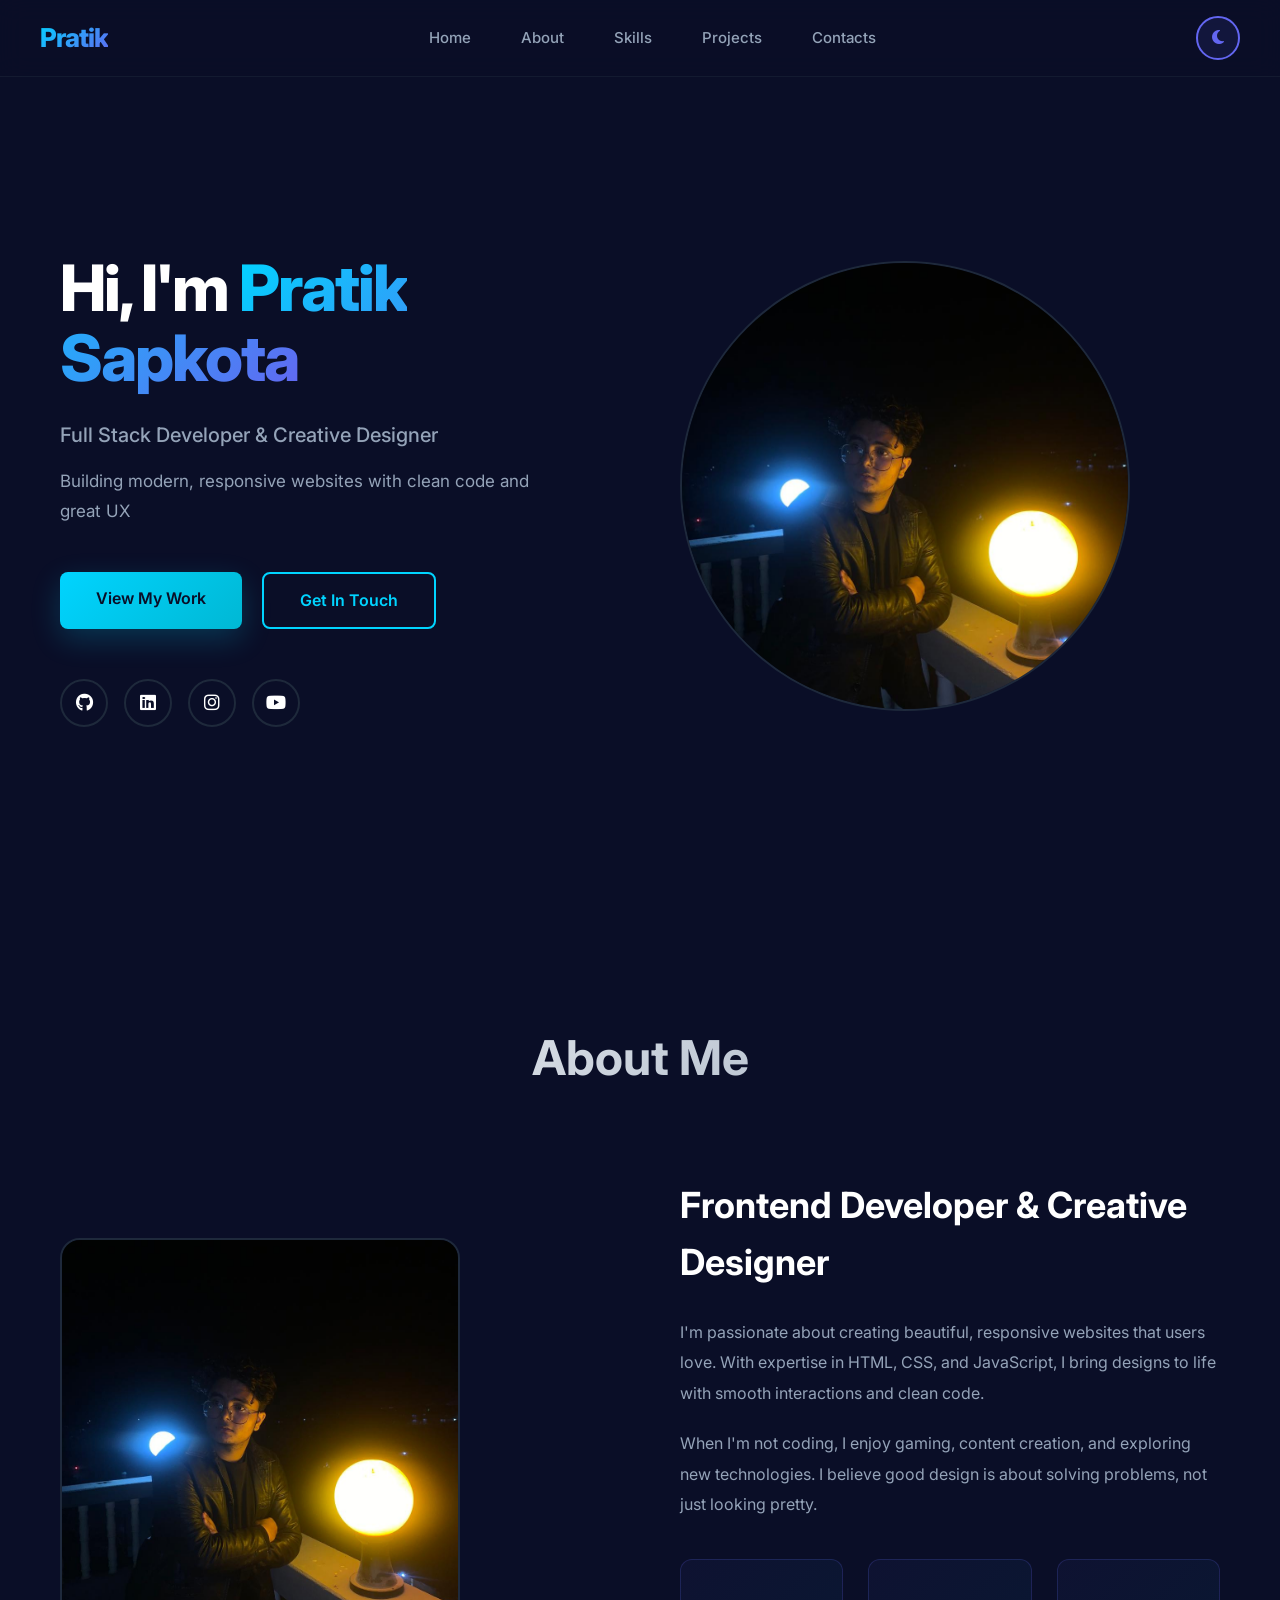
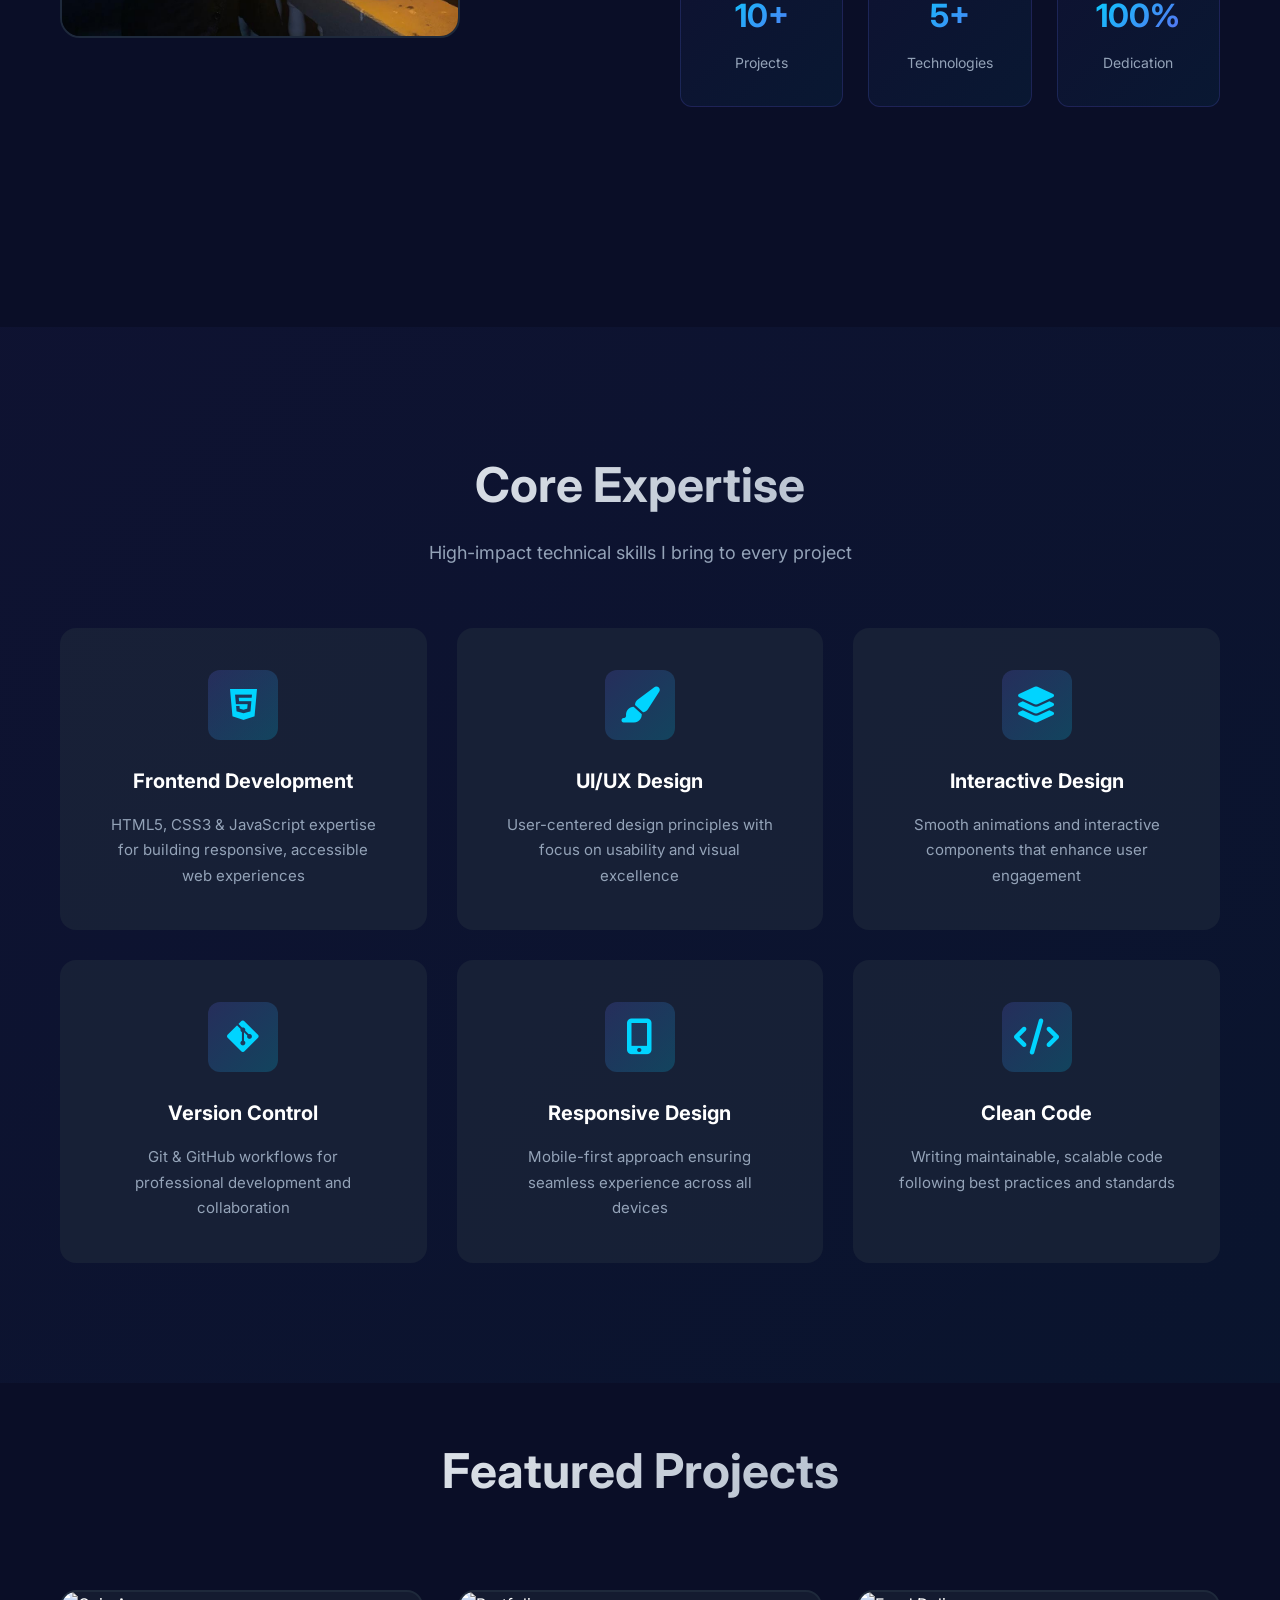
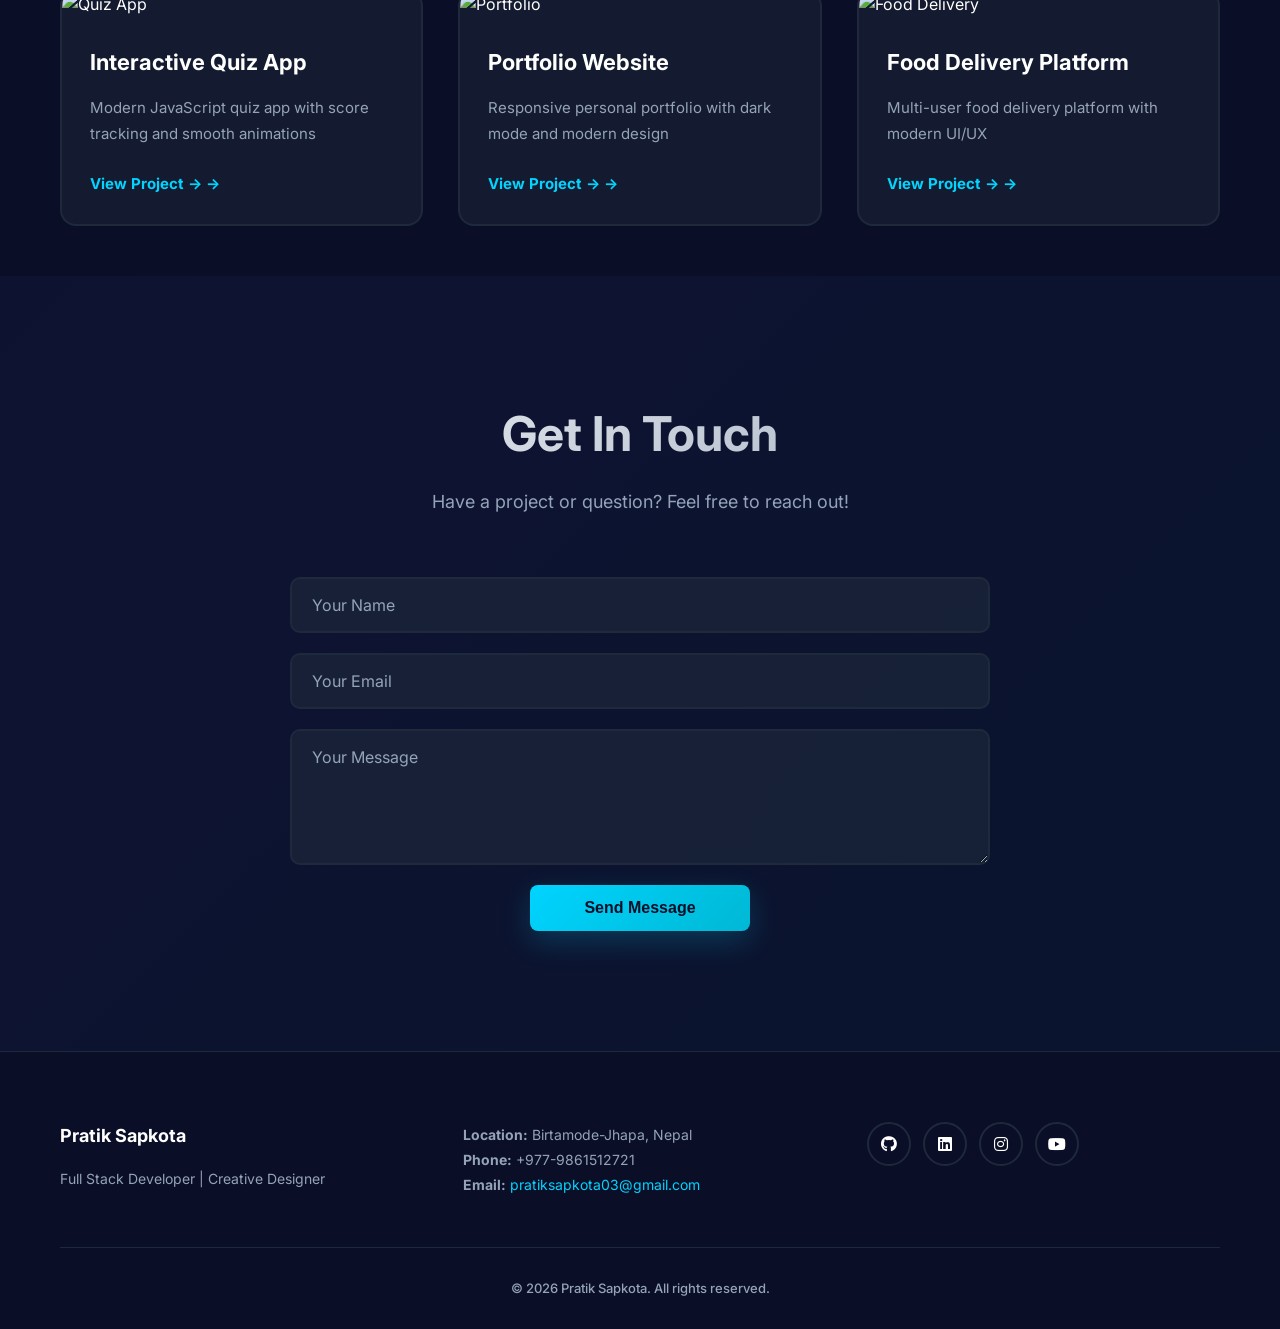
==== index.html @ 82a3dc97 "FilesLocationChanged" ====
<!DOCTYPE html>
<html lang="en">

<head>
    <meta charset="UTF-8" />
    <meta name="viewport" content="width=device-width, initial-scale=1.0" />
    <title>Pratik Sapkota - Full Stack Developer</title>
    <link rel="preconnect" href="https://fonts.googleapis.com" />
    <link rel="preconnect" href="https://fonts.gstatic.com" crossorigin />
    <link href="https://fonts.googleapis.com/css2?family=Inter:wght@300;400;500;600;700&display=swap"
        rel="stylesheet" />
    <link rel="stylesheet" href="https://cdnjs.cloudflare.com/ajax/libs/font-awesome/6.5.2/css/all.min.css" />
    <link rel="stylesheet" href="main.css" />
</head>

<body>
    <nav class="navbar">
        <div class="container nav-flex">
            <div class="logo">Pratik</div>
            <button class="menu-toggle" id="menuToggle">
                <span></span>
                <span></span>
                <span></span>
            </button>
            <ul class="nav-menu" id="navMenu">
                <li><a href="#home">Home</a></li>
                <li><a href="#about">About</a></li>
                <li><a href="#skills">Skills</a></li>
                <li><a href="#projects">Projects</a></li>
                <li><a href="#contact">Contacts</a></li>
            </ul>
            <button class="theme-btn" id="themeBtn">
                <i class="fas fa-moon"></i>
            </button>
        </div>
    </nav>

    <section id="home" class="hero">
        <div class="container">
            <div class="hero-content">
                <h1 class="hero-title">Hi, I'm <span class="typing"></span></h1>
                <p class="hero-subtitle">Full Stack Developer & Creative Designer</p>
                <p class="hero-desc">Building modern, responsive websites with clean code and great UX</p>
                <div class="hero-buttons">
                    <a href="#projects" class="btn btn-primary">View My Work</a>
                    <a href="#contact" class="btn btn-secondary">Get In Touch</a>
                </div>
                <div class="social-links">
                    <a href="https://github.com/alishxetry" target="_blank"><i class="fab fa-github"></i></a>
                    <a href="https://www.linkedin.com/in/pratik-sapkota-087529395/" target="_blank"><i
                            class="fab fa-linkedin"></i></a>
                    <a href="https://www.instagram.com/pratik_sapk0ta/" target="_blank"><i
                            class="fab fa-instagram"></i></a>
                    <a href="https://www.youtube.com/@ThePratikPlay" target="_blank"><i class="fab fa-youtube"></i></a>
                </div>
            </div>
            <div class="hero-image">
                <img src="assets/Profile.jpeg" alt="Pratik Sapkota" />
            </div>
        </div>
    </section>

    <section id="about" class="about">
        <div class="container">
            <h2 class="section-heading">About Me</h2>
            <div class="about-content">
                <div class="about-image">
                    <img src="assets/Profile.jpeg" alt="Pratik" class="main-img default-img" />
                    <img src="assets/mirror.jpeg" alt="Pratik Hover" class="main-img hover-img" />
                </div>

                <div class="about-text">
                    <h3>Frontend Developer & Creative Designer</h3>
                    <p>I'm passionate about creating beautiful, responsive websites that users love. With expertise in
                        HTML, CSS, and JavaScript, I bring designs to life with smooth interactions and clean code.</p>
                    <p>When I'm not coding, I enjoy gaming, content creation, and exploring new technologies. I believe
                        good design is about solving problems, not just looking pretty.</p>
                    <div class="stats">
                        <div class="stat">
                            <h4>10+</h4>
                            <p>Projects</p>
                        </div>
                        <div class="stat">
                            <h4>5+</h4>
                            <p>Technologies</p>
                        </div>
                        <div class="stat">
                            <h4>100%</h4>
                            <p>Dedication</p>
                        </div>
                    </div>
                </div>
            </div>
        </div>
    </section>

    <section id="skills" class="skills">
        <div class="container">
            <h2 class="section-heading">Core Expertise</h2>
            <p class="section-subtitle">High-impact technical skills I bring to every project</p>
            <div class="skills-grid">
                <div class="skill-item">
                    <div class="skill-icon">
                        <i class="fab fa-html5"></i>
                    </div>
                    <h4>Frontend Development</h4>
                    <p>HTML5, CSS3 & JavaScript expertise for building responsive, accessible web experiences</p>
                </div>
                <div class="skill-item">
                    <div class="skill-icon">
                        <i class="fas fa-paint-brush"></i>
                    </div>
                    <h4>UI/UX Design</h4>
                    <p>User-centered design principles with focus on usability and visual excellence</p>
                </div>
                <div class="skill-item">
                    <div class="skill-icon">
                        <i class="fas fa-layer-group"></i>
                    </div>
                    <h4>Interactive Design</h4>
                    <p>Smooth animations and interactive components that enhance user engagement</p>
                </div>
                <div class="skill-item">
                    <div class="skill-icon">
                        <i class="fab fa-git-alt"></i>
                    </div>
                    <h4>Version Control</h4>
                    <p>Git & GitHub workflows for professional development and collaboration</p>
                </div>
                <div class="skill-item">
                    <div class="skill-icon">
                        <i class="fas fa-mobile-alt"></i>
                    </div>
                    <h4>Responsive Design</h4>
                    <p>Mobile-first approach ensuring seamless experience across all devices</p>
                </div>
                <div class="skill-item">
                    <div class="skill-icon">
                        <i class="fas fa-code"></i>
                    </div>
                    <h4>Clean Code</h4>
                    <p>Writing maintainable, scalable code following best practices and standards</p>
                </div>
            </div>
        </div>
    </section>

    <section id="projects" class="projects">
        <div class="container">
            <h2 class="section-heading">Featured Projects</h2>
            <div class="projects-grid">
                <div class="project-card">
                    <img src="https://images.unsplash.com/photo-1516321318423-f06f85e504b3?q=80&w=500" alt="Quiz App" />
                    <h3>Interactive Quiz App</h3>
                    <p>Modern JavaScript quiz app with score tracking and smooth animations</p>
                    <a href="#" class="link">View Project →</a>
                </div>
                <div class="project-card">
                    <img src="https://images.unsplash.com/photo-1498050108023-c5249f4df085?q=80&w=500"
                        alt="Portfolio" />
                    <h3>Portfolio Website</h3>
                    <p>Responsive personal portfolio with dark mode and modern design</p>
                    <a href="#" class="link">View Project →</a>
                </div>
                <div class="project-card">
                    <img src="https://images.unsplash.com/photo-1526367790999-0150786686a2?q=80&w=500"
                        alt="Food Delivery" />
                    <h3>Food Delivery Platform</h3>
                    <p>Multi-user food delivery platform with modern UI/UX</p>
                    <a href="#" class="link">View Project →</a>
                </div>
            </div>
        </div>
    </section>

    <section id="contact" class="contact">
        <div class="container">
            <h2 class="section-heading" >Get In Touch</h2>
            <p class="contact-intro">Have a project or question? Feel free to reach out!</p>
            <form class="contact-form" id="contactForm">
                <input type="text" placeholder="Your Name" required />
                <input type="email" placeholder="Your Email" required />
                <textarea rows="5" placeholder="Your Message" required></textarea>
                <button type="submit" class="btn btn-primary">Send Message</button>
            </form>
        </div>
    </section>

    <footer class="footer">
        <div class="container">
            <div class="footer-content">
                <div>
                    <h4>Pratik Sapkota</h4>
                    <p>Full Stack Developer | Creative Designer</p>
                </div>
                <div class="footer-info">
                    <p><strong>Location:</strong> Birtamode-Jhapa, Nepal</p>
                    <p><strong>Phone:</strong> +977-9861512721</p>
                    <p><strong>Email:</strong> <a href="mailto:pratiksapkota03@gmail.com">pratiksapkota03@gmail.com</a>
                    </p>
                </div>
                <div class="footer-socials">
                    <a href="https://github.com/alishxetry" target="_blank"><i class="fab fa-github"></i></a>
                    <a href="https://www.linkedin.com/in/pratik-sapkota-087529395/" target="_blank"><i
                            class="fab fa-linkedin"></i></a>
                    <a href="https://www.instagram.com/pratik_sapk0ta/" target="_blank"><i
                            class="fab fa-instagram"></i></a>
                    <a href="https://www.youtube.com/@ThePratikPlay" target="_blank"><i class="fab fa-youtube"></i></a>
                </div>
            </div>
            <p class="copyright">© 2026 Pratik Sapkota. All rights reserved.</p>
        </div>
    </footer>

    <script src="script.js"></script>
</body>

</html>
---- main.css ----
* {
    margin: 0;
    padding: 0;
    box-sizing: border-box;
}

:root {
    --primary: #00d4ff;
    --accent: #6366f1;
    --dark: #0a0e27;
    --light: #f5f7fa;
    --text: #ffffff;
    --text-muted: #94a3b8;
    --border: #1e293b;
    --transition: 0.4s cubic-bezier(0.25, 0.46, 0.45, 0.94);
}

html {
    scroll-behavior: smooth;
}

body {
    font-family: -apple-system, BlinkMacSystemFont, 'Segoe UI', 'Inter', sans-serif;
    background: var(--dark);
    color: var(--text);
    line-height: 1.6;
    transition: background var(--transition), color var(--transition);
}

.container {
    max-width: 1200px;
    margin: 0 auto;
    padding: 0 20px;
}


a {
    text-decoration: none;
    color: inherit;
}

.section-heading {
    font-size: 48px;
    font-weight: 700;
    margin-bottom: 15px;
    background: linear-gradient(135deg, var(--text), var(--text-muted));
    -webkit-background-clip: text;
    -webkit-text-fill-color: transparent;
    background-clip: text;
}

.section-subtitle {
    font-size: 18px;
    color: var(--text-muted);
    text-align: center;
    margin-bottom: 60px;
    font-weight: 400;
}

.subsection-title {
    font-size: 32px;
    font-weight: 600;
    margin-bottom: 40px;
    color: var(--text);
}

.navbar {
    position: fixed;
    top: 0;
    width: 100%;
    background: rgba(10, 14, 39, 0.8);
    backdrop-filter: blur(12px);
    border-bottom: 1px solid rgba(30, 41, 59, 0.5);
    z-index: 1000;
    transition: all var(--transition);
}

.nav-flex {
    display: flex;
    justify-content: space-between;
    align-items: center;
    padding: 1rem 0;
}

.logo {
    font-size: 26px;
    font-weight: 800;
    background: linear-gradient(135deg, var(--primary), var(--accent));
    -webkit-background-clip: text;
    -webkit-text-fill-color: transparent;
    background-clip: text;
    letter-spacing: -1px;
    cursor: pointer;
}

.nav-menu {
    display: flex;
    list-style: none;
    gap: 50px;
}

.nav-menu a {
    color: var(--text-muted);
    font-weight: 500;
    font-size: 15px;
    transition: color var(--transition);
    position: relative;
}

.nav-menu a::after {
    content: '';
    position: absolute;
    bottom: -8px;
    left: 0;
    width: 0;
    height: 2px;
    background: var(--primary);
    transition: width var(--transition);
}

.nav-menu a:hover {
    color: var(--primary);
}

.nav-menu a:hover::after {
    width: 100%;
}

.menu-toggle {
    display: none;
    flex-direction: column;
    gap: 6px;
    background: none;
    border: none;
    cursor: pointer;
}

.menu-toggle span {
    width: 25px;
    height: 3px;
    background: var(--text);
    transition: all var(--transition);
    border-radius: 2px;
}

.theme-btn {
    background: rgba(99, 102, 241, 0.1);
    border: 2px solid var(--accent);
    color: var(--accent);
    width: 44px;
    height: 44px;
    border-radius: 50%;
    cursor: pointer;
    font-size: 16px;
    transition: all var(--transition);
}

.theme-btn:hover {
    background: var(--accent);
    color: var(--dark);
    transform: scale(1.05);
}

.hero {
    min-height: 100vh;
    display: flex;
    align-items: center;
    padding-top: 80px;
    position: relative;
    overflow: hidden;
}

.hero .container {
    display: grid;
    grid-template-columns: 1fr 1fr;
    gap: 80px;
    align-items: center;
}

.hero-content {
    z-index: 2;
}

.hero-title {
    font-size: 64px;
    font-weight: 800;
    margin-bottom: 25px;
    line-height: 1.1;
    letter-spacing: -2px;
}

.hero-title span {
    background: linear-gradient(135deg, var(--primary), var(--accent));
    -webkit-background-clip: text;
    -webkit-text-fill-color: transparent;
    background-clip: text;
}

.hero-subtitle {
    font-size: 20px;
    color: var(--text-muted);
    margin-bottom: 15px;
    font-weight: 500;
}

.hero-desc {
    font-size: 17px;
    color: var(--text-muted);
    margin-bottom: 45px;
    max-width: 500px;
    line-height: 1.8;
}

.hero-buttons {
    display: flex;
    gap: 20px;
    margin-bottom: 50px;
}

.btn {
    padding: 14px 36px;
    border-radius: 8px;
    font-size: 16px;
    font-weight: 600;
    transition: all var(--transition);
    border: none;
    cursor: pointer;
    display: inline-block;
}

.btn-primary {
    background: linear-gradient(135deg, var(--primary), #00b8d4);
    color: var(--dark);
    box-shadow: 0 10px 30px rgba(0, 212, 255, 0.2);
}

.btn-primary:hover {
    transform: translateY(-4px);
    box-shadow: 0 15px 40px rgba(0, 212, 255, 0.4);
}

.btn-secondary {
    border: 2px solid var(--primary);
    background: transparent;
    color: var(--primary);
}

.btn-secondary:hover {
    background: rgba(0, 212, 255, 0.1);
    border-color: var(--accent);
    color: var(--accent);
}

.social-links {
    display: flex;
    gap: 16px;
}

.social-links a {
    width: 48px;
    height: 48px;
    border: 2px solid var(--border);
    border-radius: 50%;
    display: flex;
    align-items: center;
    justify-content: center;
    transition: all var(--transition);
    font-size: 18px;
}

.social-links a:hover {
    border-color: var(--primary);
    color: var(--primary);
    background: rgba(0, 212, 255, 0.1);
    transform: translateY(-6px);
}

.hero-image {
    position: relative;
}

.hero-image img {
    width: 450px; /* Width and height must be equal for a perfect circle */
    height: 450px; 
    object-fit: cover; /* Prevents the image from stretching */
    border-radius: 50%; /* Makes the image perfectly round */
    border: 2px solid var(--border);
    transition: transform var(--transition);
}

.hero-image img:hover {
    transform: scale(1.02);
}


.about {
    padding: 120px 0;
    background: var(--dark);
    position: relative;
}

.about .section-heading {
    text-align: center;
    margin-bottom: 80px;
}

.about-content {
    display: grid;
    grid-template-columns: 1fr 1fr;
    gap: 80px;
    align-items: center;
    margin-bottom: 100px;
}

.about-image {
    position: relative;
    width: 100%;
    max-width: 400px;
}

.about-image img {
    width: 100%;
    aspect-ratio: 1 / 1; 
    object-fit: cover; 
    border-radius: 20px;
    border: 2px solid var(--border);
    transition: transform var(--transition), opacity var(--transition);
}

.about-image .hover-img {
    position: absolute;
    top: 0;
    left: 0;
    opacity: 0;
}

.about-image:hover .default-img {
    opacity: 0;
    transform: scale(1.02);
}

.about-image:hover .hover-img {
    opacity: 1;
    transform: scale(1.02);
}

.about-text h3 {
    font-size: 36px;
    font-weight: 700;
    margin-bottom: 25px;
    color: var(--text);
}

.about-text p {
    color: var(--text-muted);
    margin-bottom: 20px;
    line-height: 1.9;
    font-size: 16px;
}

.stats {
    display: grid;
    grid-template-columns: repeat(3, 1fr);
    gap: 25px;
    margin-top: 40px;
}

.stat {
    background: linear-gradient(135deg, rgba(99, 102, 241, 0.05), rgba(0, 212, 255, 0.05));
    padding: 30px;
    border-radius: 12px;
    text-align: center;
    transition: all var(--transition);
    border: 1px solid rgba(99, 102, 241, 0.2);
}

.stat:hover {
    border-color: var(--accent);
    transform: translateY(-6px);
    background: linear-gradient(135deg, rgba(99, 102, 241, 0.1), rgba(0, 212, 255, 0.1));
}

.stat h4 {
    font-size: 32px;
    background: linear-gradient(135deg, var(--primary), var(--accent));
    -webkit-background-clip: text;
    -webkit-text-fill-color: transparent;
    background-clip: text;
    margin-bottom: 8px;
    font-weight: 700;
}

.stat p {
    color: var(--text-muted);
    font-size: 14px;
    margin: 0;
}

.about-cards-section {
    margin-top: 80px;
    border-top: 1px solid var(--border);
    padding-top: 80px;
}

.image-card-wrapper {
    display: flex;
    justify-content: center;
}

.image-hover-card {
    background: linear-gradient(135deg, rgba(99, 102, 241, 0.05), rgba(0, 212, 255, 0.05));
    border: 2px solid var(--border);
    border-radius: 16px;
    padding: 40px;
    max-width: 400px;
    text-align: center;
    transition: all var(--transition);
}

.image-hover-card:hover {
    border-color: var(--accent);
    background: linear-gradient(135deg, rgba(99, 102, 241, 0.1), rgba(0, 212, 255, 0.1));
}

.image-container {
    position: relative;
    width: 100%;
    height: 320px;
    border-radius: 12px;
    overflow: hidden;
    margin-bottom: 25px;
}

.hover-image {
    position: absolute;
    width: 100%;
    height: 100%;
    object-fit: cover;
    transition: opacity var(--transition);
}

.hover-image.primary {
    opacity: 1;
    z-index: 2;
}

.hover-image.secondary {
    opacity: 0;
    z-index: 1;
}

.image-hover-card:hover .hover-image.primary {
    opacity: 0;
}

.image-hover-card:hover .hover-image.secondary {
    opacity: 1;
}

.card-info h4 {
    font-size: 22px;
    font-weight: 700;
    margin-bottom: 10px;
    color: var(--text);
}

.card-info p {
    color: var(--text-muted);
    font-size: 14px;
}

.skills {
    padding: 120px 0;
    background: linear-gradient(135deg, rgba(99, 102, 241, 0.05), rgba(0, 212, 255, 0.03));
}

.skills .section-heading {
    text-align: center;
}

.skills-grid {
    display: grid;
    grid-template-columns: repeat(auto-fit, minmax(320px, 1fr));
    gap: 30px;
}

.skill-item {
    background: rgba(30, 41, 59, 0.6);
    padding: 40px;
    border-radius: 16px;
    text-align: center;
    transition: all var(--transition);
    border: 2px solid transparent;
}

.skill-item:hover {
    border-color: var(--accent);
    background: rgba(30, 41, 59, 0.8);
    transform: translateY(-8px);
}

.skill-icon {
    width: 70px;
    height: 70px;
    margin: 0 auto 25px;
    background: linear-gradient(135deg, rgba(99, 102, 241, 0.2), rgba(0, 212, 255, 0.2));
    border-radius: 12px;
    display: flex;
    align-items: center;
    justify-content: center;
    transition: all var(--transition);
    font-size: 36px;
    color: var(--primary);
}

.skill-item:hover .skill-icon {
    background: linear-gradient(135deg, var(--accent), var(--primary));
    color: var(--dark);
    transform: scale(1.1);
}

.skill-item h4 {
    font-size: 20px;
    font-weight: 700;
    margin-bottom: 15px;
    color: var(--text);
}

.skill-item p {
    color: var(--text-muted);
    font-size: 15px;
    line-height: 1.7;
}

.projects {
    padding: 50px 0;
    background: var(--dark);
}

.projects .section-heading {
    text-align: center;
    margin-bottom: 80px;
}

.projects-grid {
    display: grid;
    grid-template-columns: repeat(auto-fit, minmax(320px, 1fr));
    gap: 35px;
}

.project-card {
    background: rgba(30, 41, 59, 0.5);
    border-radius: 16px;
    overflow: hidden;
    transition: all var(--transition);
    border: 2px solid var(--border);
}

.project-card:hover {
    border-color: var(--accent);
    transform: translateY(-12px);
    background: rgba(30, 41, 59, 0.7);
}

.project-card img {
    width: 100%;
    height: 240px;
    object-fit: cover;
    transition: transform var(--transition);
}

.project-card:hover img {
    transform: scale(1.08);
}

.project-card h3 {
    padding: 28px 28px 15px;
    font-size: 22px;
    font-weight: 700;
    color: var(--text);
}

.project-card p {
    padding: 0 28px 25px;
    color: var(--text-muted);
    font-size: 15px;
    line-height: 1.7;
}

.link {
    display: inline-block;
    padding: 0 28px 28px;
    color: var(--primary);
    font-weight: 700;
    transition: all var(--transition);
    position: relative;
    font-size: 15px;
}

.link::after {
    content: ' →';
    transition: transform var(--transition);
}

.link:hover::after {
    transform: translateX(6px);
}

.contact {
    padding: 120px 0;
    background: linear-gradient(135deg, rgba(99, 102, 241, 0.05), rgba(0, 212, 255, 0.03));
}

.contact .section-heading {
    text-align: center;
}

.contact-intro {
    text-align: center;
    color: var(--text-muted);
    margin-bottom: 60px;
    font-size: 18px;
}

.contact-form {
    max-width: 700px;
    margin: 0 auto;
    display: flex;
    flex-direction: column;
    gap: 20px;
}

.contact-form input,
.contact-form textarea {
    padding: 16px 20px;
    background: rgba(30, 41, 59, 0.6);
    border: 2px solid var(--border);
    border-radius: 10px;
    color: var(--text);
    font-family: inherit;
    font-size: 16px;
    transition: all var(--transition);
}

.contact-form input::placeholder,
.contact-form textarea::placeholder {
    color: var(--text-muted);
}

.contact-form input:focus,
.contact-form textarea:focus {
    outline: none;
    border-color: var(--accent);
    background: rgba(30, 41, 59, 0.8);
    box-shadow: 0 0 20px rgba(99, 102, 241, 0.2);
}

.contact-form button {
    align-self: center;
    min-width: 220px;
}

.footer {
    background: rgba(10, 14, 39, 0.8);
    border-top: 1px solid var(--border);
    padding: 70px 0 30px;
}

.footer-content {
    display: grid;
    grid-template-columns: repeat(auto-fit, minmax(260px, 1fr));
    gap: 50px;
    margin-bottom: 50px;
}

.footer-content h4 {
    font-size: 18px;
    font-weight: 700;
    margin-bottom: 15px;
    color: var(--text);
}

.footer-content p {
    color: var(--text-muted);
    font-size: 14px;
    line-height: 1.8;
}

.footer-info a {
    color: var(--primary);
    transition: color var(--transition);
}

.footer-info a:hover {
    color: var(--accent);
}

.footer-socials {
    display: flex;
    gap: 12px;
    align-items: flex-start;
}

.footer-socials a {
    width: 44px;
    height: 44px;
    border: 2px solid var(--border);
    border-radius: 50%;
    display: flex;
    align-items: center;
    justify-content: center;
    transition: all var(--transition);
    font-size: 16px;
}

.footer-socials a:hover {
    border-color: var(--primary);
    color: var(--primary);
    background: rgba(0, 212, 255, 0.1);
    transform: translateY(-4px);
}

.copyright {
    text-align: center;
    padding-top: 30px;
    border-top: 1px solid var(--border);
    color: var(--text-muted);
    font-size: 13px;
    font-weight: 500;
}

body.light-mode {
    --dark: #ffffff;
    --light: #0a0e27;
    --text: #1a202c;
    --text-muted: #64748b;
    --border: #e2e8f0;
}

body.light-mode .navbar {
    background: rgba(255, 255, 255, 0.8);
    border-bottom: 1px solid rgba(226, 232, 240, 0.5);
}

body.light-mode .btn-primary {
    color: white;
}

body.light-mode .stat {
    background: linear-gradient(135deg, rgba(99, 102, 241, 0.08), rgba(0, 212, 255, 0.08));
}

body.light-mode .skill-item {
    background: rgba(226, 232, 240, 0.6);
}

body.light-mode .project-card {
    background: rgba(226, 232, 240, 0.6);
}

body.light-mode .contact-form input,
body.light-mode .contact-form textarea {
    background: rgba(226, 232, 240, 0.6);
    border-color: rgba(99, 102, 241, 0.2);
}

body.light-mode .image-hover-card {
    background: linear-gradient(135deg, rgba(99, 102, 241, 0.08), rgba(0, 212, 255, 0.08));
}

body.light-mode footer{
    background: linear-gradient(135deg, rgba(6, 108, 124, 0.479)), rgba(46, 56, 58, 0.911); 
}



@media (max-width: 768px) {
    .menu-toggle {
        display: flex;
    }

    .nav-menu {
        display: none;
        position: absolute;
        top: 60px;
        left: 0;
        width: 100%;
        flex-direction: column;
        background: var(--dark);
        gap: 0;
        border-top: 1px solid var(--border);
    }

    .nav-menu.active {
        display: flex;
    }

    .nav-menu li {
        padding: 15px 20px;
        border-bottom: 1px solid var(--border);
    }

    .hero .container {
        grid-template-columns: 1fr;
        gap: 50px;
        padding-top: 20px;
    }

    .hero-title {
        font-size: 44px;
    }

    .hero-subtitle {
        font-size: 18px;
    }

    .hero-buttons {
        flex-direction: column;
    }

    .hero-image img {
        max-width: 100%;
    }

    .about-content {
        grid-template-columns: 1fr;
        gap: 50px;
    }

    .stats {
        grid-template-columns: repeat(3, 1fr);
    }

    .skills-grid {
        grid-template-columns: 1fr;
    }

    .projects-grid {
        grid-template-columns: 1fr;
    }

    .section-heading {
        font-size: 36px;
    }
}

@media (max-width: 480px) {
    .hero-title {
        font-size: 32px;
    }

    .hero-subtitle {
        font-size: 16px;
    }

    .hero-desc {
        font-size: 15px;
    }

    .about-text h3 {
        font-size: 28px;
    }

    .section-heading {
        font-size: 28px;
    }

    .stats {
        grid-template-columns: 1fr;
    }

    .btn {
        padding: 12px 28px;
        font-size: 14px;
    }

    .skill-item {
        padding: 30px 20px;
    }

    .skill-icon {
        width: 60px;
        height: 60px;
        font-size: 28px;
    }
}
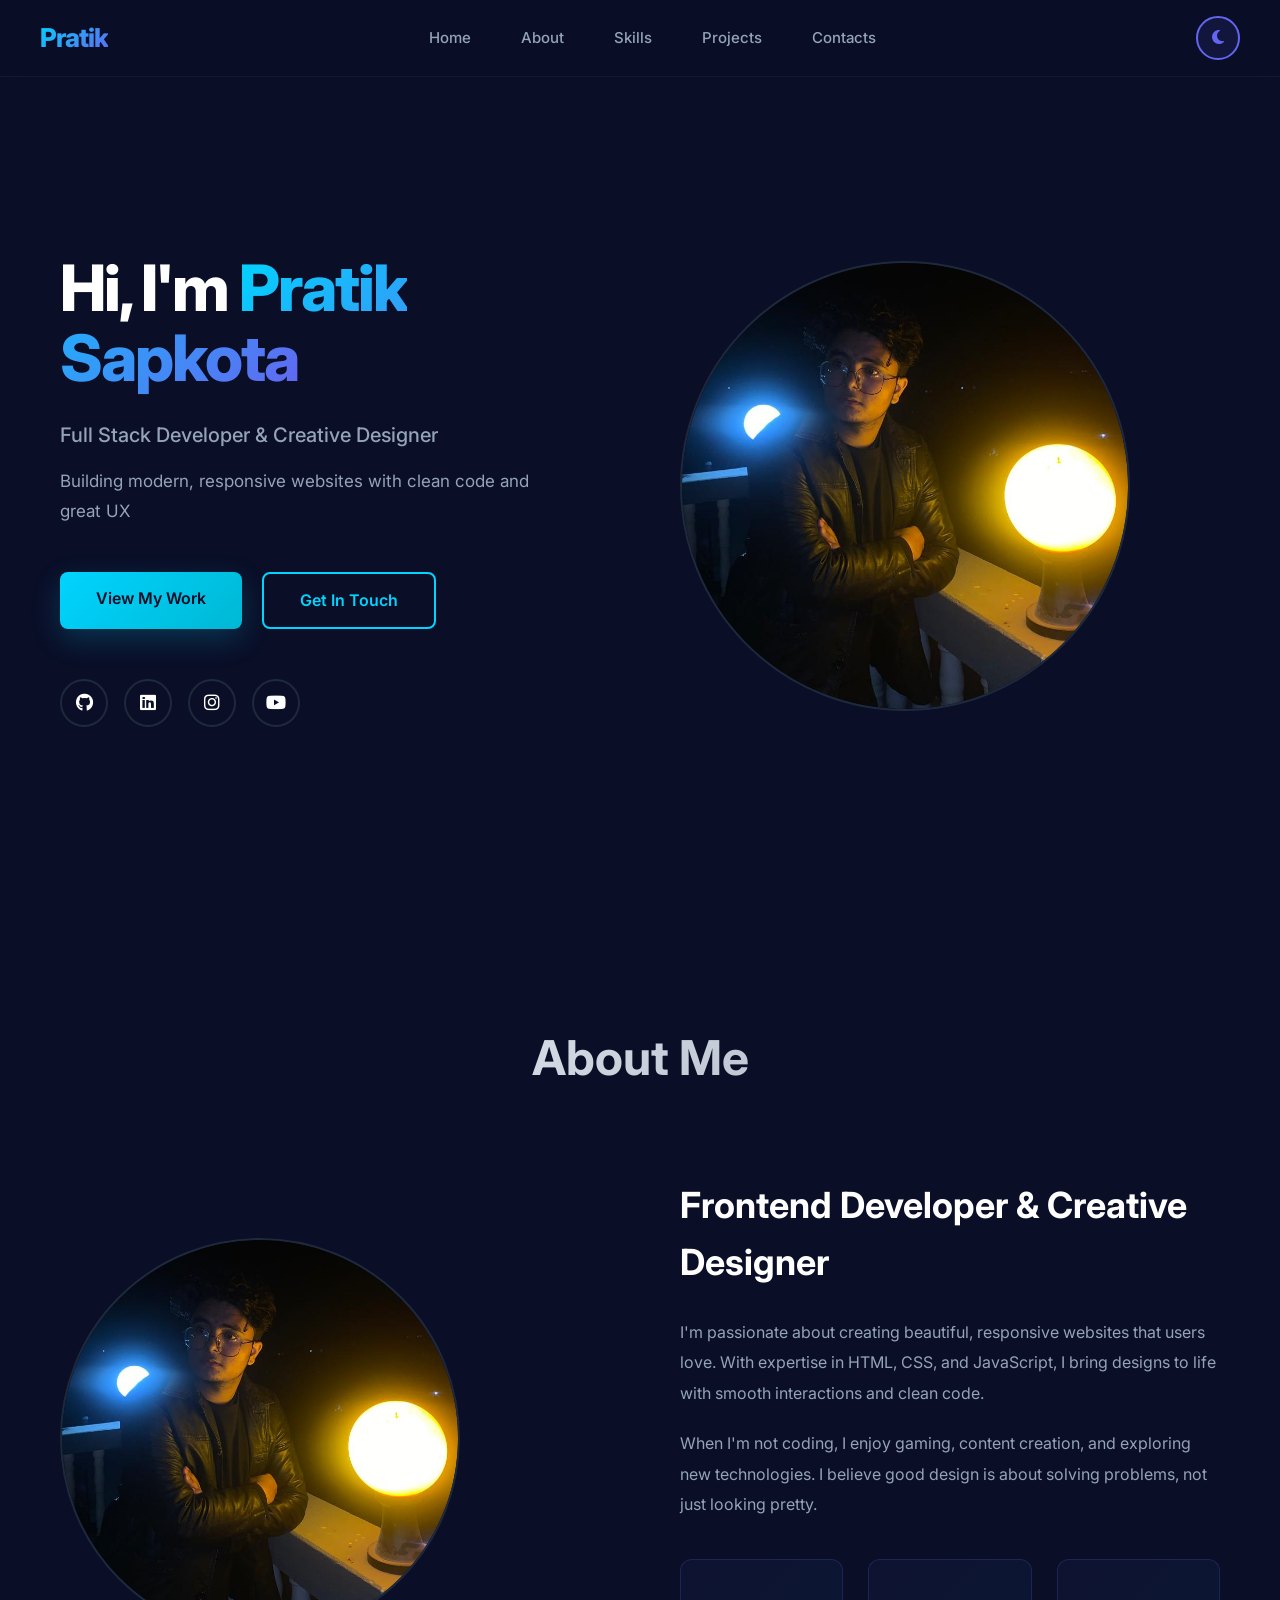
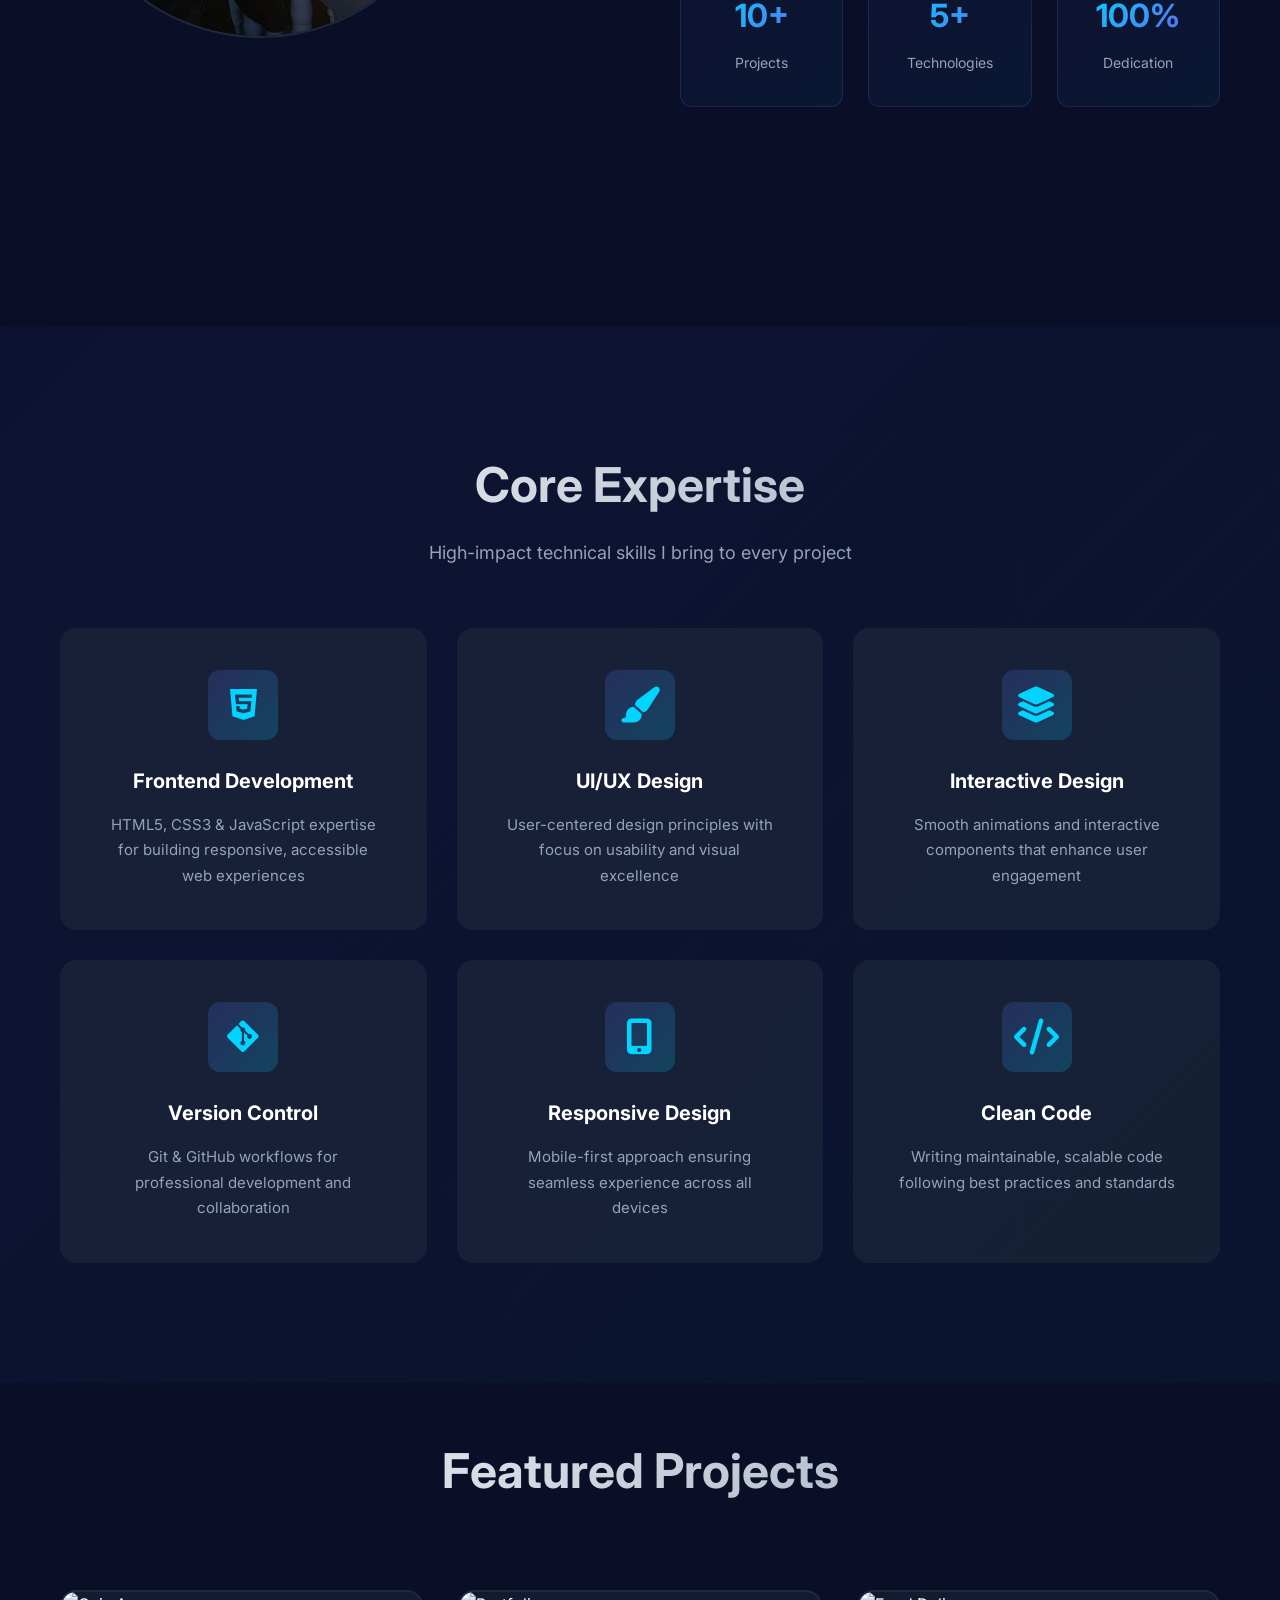
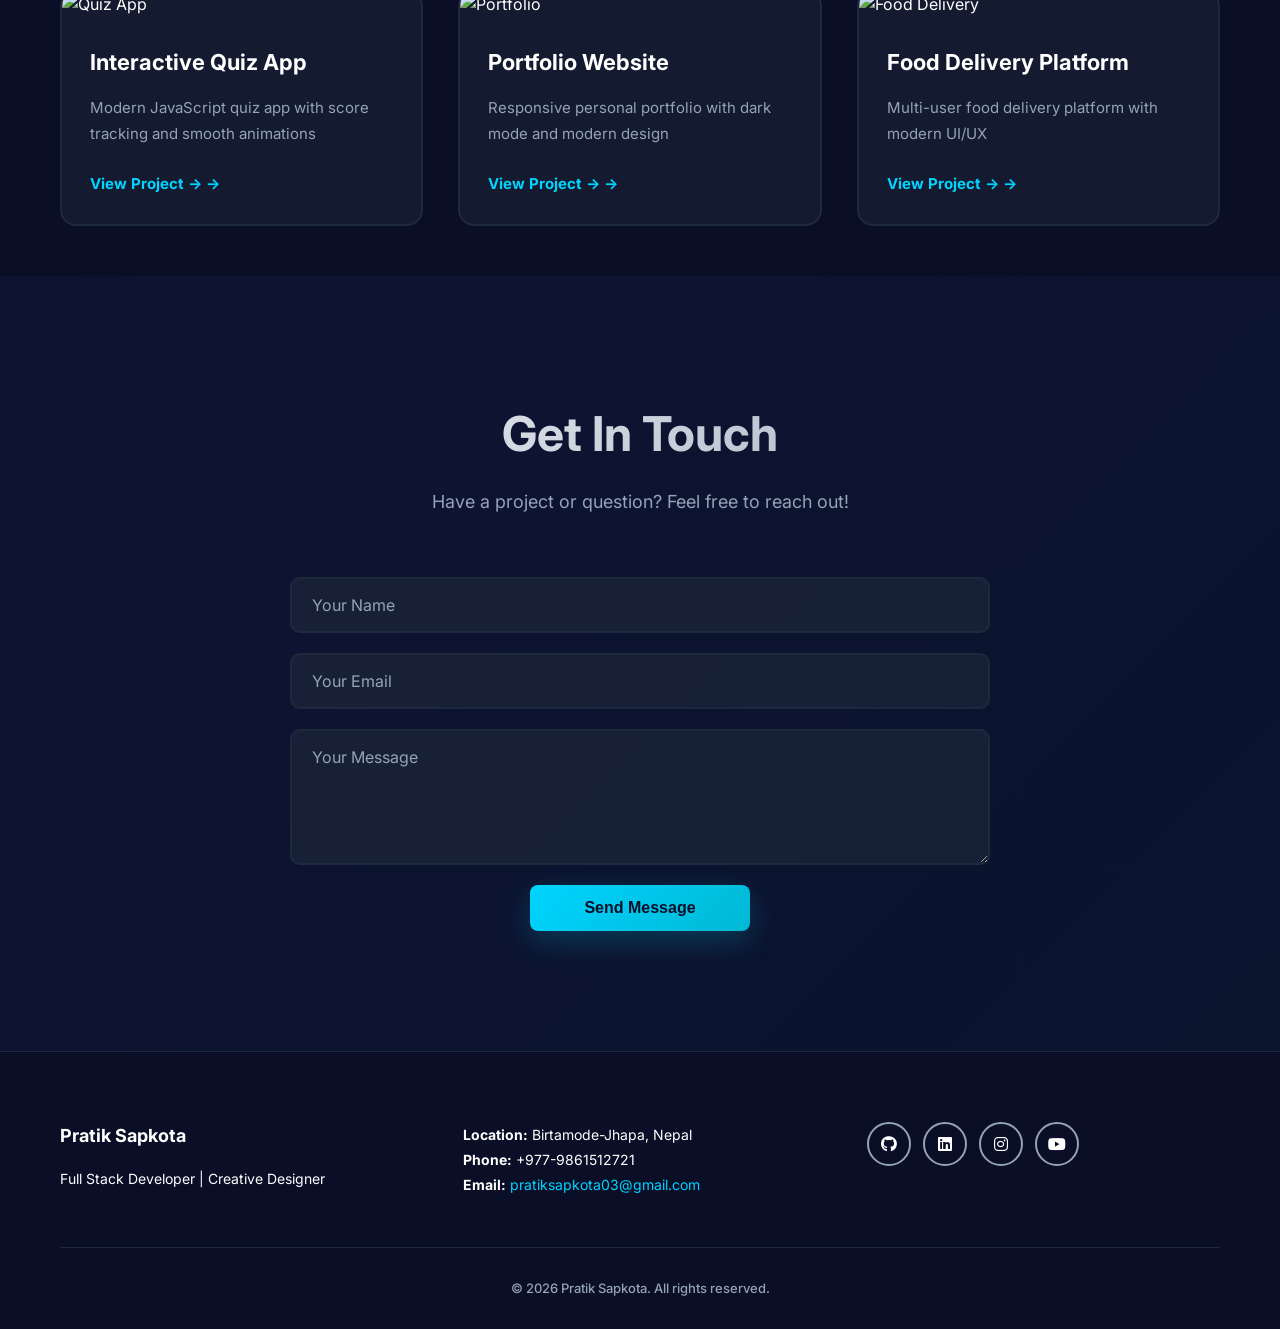
==== commit 25ca0376: "small changes" ====
--- a/index.html
+++ b/index.html
@@ -5,6 +5,7 @@
     <meta charset="UTF-8" />
     <meta name="viewport" content="width=device-width, initial-scale=1.0" />
     <title>Pratik Sapkota - Full Stack Developer</title>
+    <link rel="icon" type="image/png" href="/assets/profile.jpeg">
     <link rel="preconnect" href="https://fonts.googleapis.com" />
     <link rel="preconnect" href="https://fonts.gstatic.com" crossorigin />
     <link href="https://fonts.googleapis.com/css2?family=Inter:wght@300;400;500;600;700&display=swap"
@@ -17,11 +18,6 @@
     <nav class="navbar">
         <div class="container nav-flex">
             <div class="logo">Pratik</div>
-            <button class="menu-toggle" id="menuToggle">
-                <span></span>
-                <span></span>
-                <span></span>
-            </button>
             <ul class="nav-menu" id="navMenu">
                 <li><a href="#home">Home</a></li>
                 <li><a href="#about">About</a></li>
@@ -175,7 +171,7 @@
 
     <section id="contact" class="contact">
         <div class="container">
-            <h2 class="section-heading" >Get In Touch</h2>
+            <h2 class="section-heading">Get In Touch</h2>
             <p class="contact-intro">Have a project or question? Feel free to reach out!</p>
             <form class="contact-form" id="contactForm">
                 <input type="text" placeholder="Your Name" required />
--- a/main.css
+++ b/main.css
@@ -322,7 +322,7 @@
     width: 100%;
     aspect-ratio: 1 / 1; 
     object-fit: cover; 
-    border-radius: 20px;
+    border-radius: 200px;
     border: 2px solid var(--border);
     transition: transform var(--transition), opacity var(--transition);
 }
@@ -681,7 +681,7 @@
 }
 
 .footer-content p {
-    color: var(--text-muted);
+    color: white;
     font-size: 14px;
     line-height: 1.8;
 }
@@ -704,7 +704,7 @@
 .footer-socials a {
     width: 44px;
     height: 44px;
-    border: 2px solid var(--border);
+    border: 2px solid var(--text-muted);
     border-radius: 50%;
     display: flex;
     align-items: center;
@@ -761,7 +761,7 @@
 body.light-mode .contact-form input,
 body.light-mode .contact-form textarea {
     background: rgba(226, 232, 240, 0.6);
-    border-color: rgba(99, 102, 241, 0.2);
+    border-color: rgba(44, 45, 65, 0.2);
 }
 
 body.light-mode .image-hover-card {
@@ -769,15 +769,15 @@
 }
 
 body.light-mode footer{
-    background: linear-gradient(135deg, rgba(6, 108, 124, 0.479)), rgba(46, 56, 58, 0.911); 
-}
-
-
+    background: linear-gradient(135deg, rgba(3, 49, 56, 0.788)), rgba(46, 56, 58, 0.911); 
+}
+
+body.light-mode footer .container h4,
+body light-mode footer .container p{
+    color: white;
+}
 
 @media (max-width: 768px) {
-    .menu-toggle {
-        display: flex;
-    }
 
     .nav-menu {
         display: none;
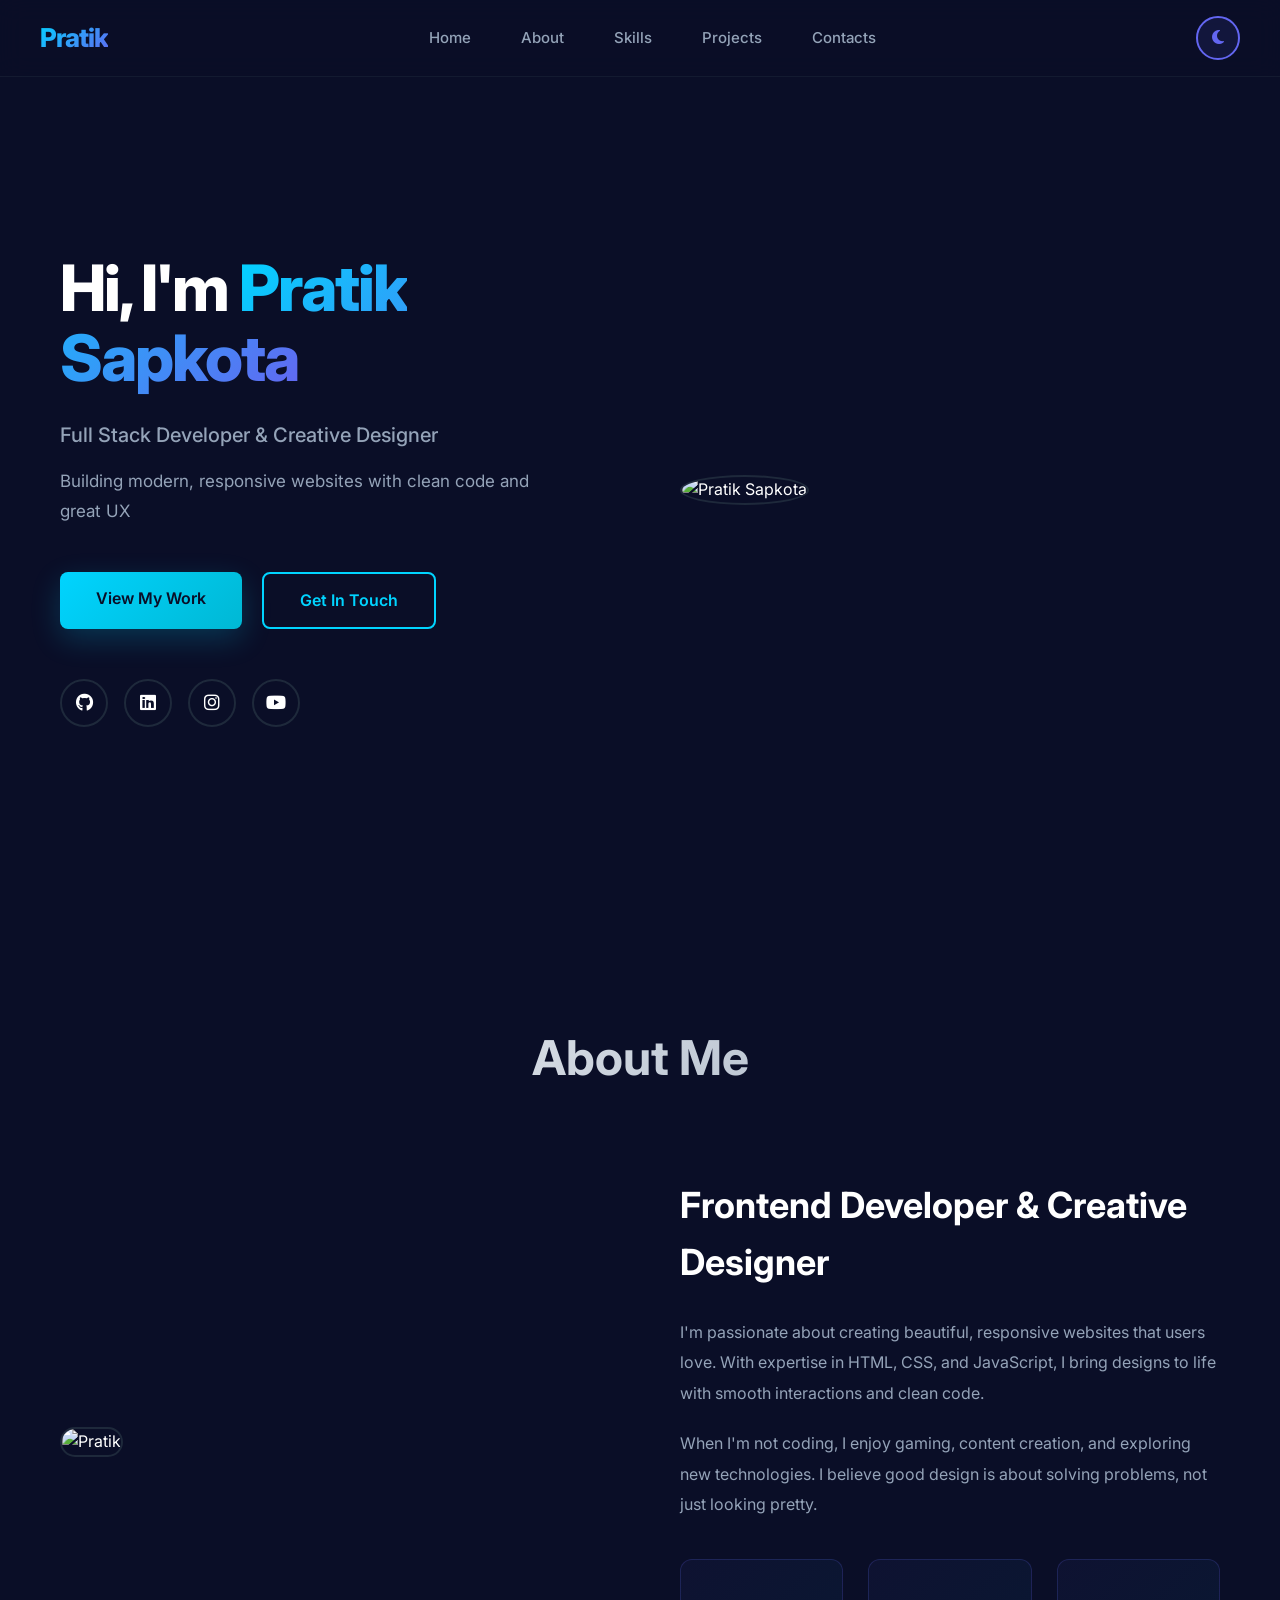
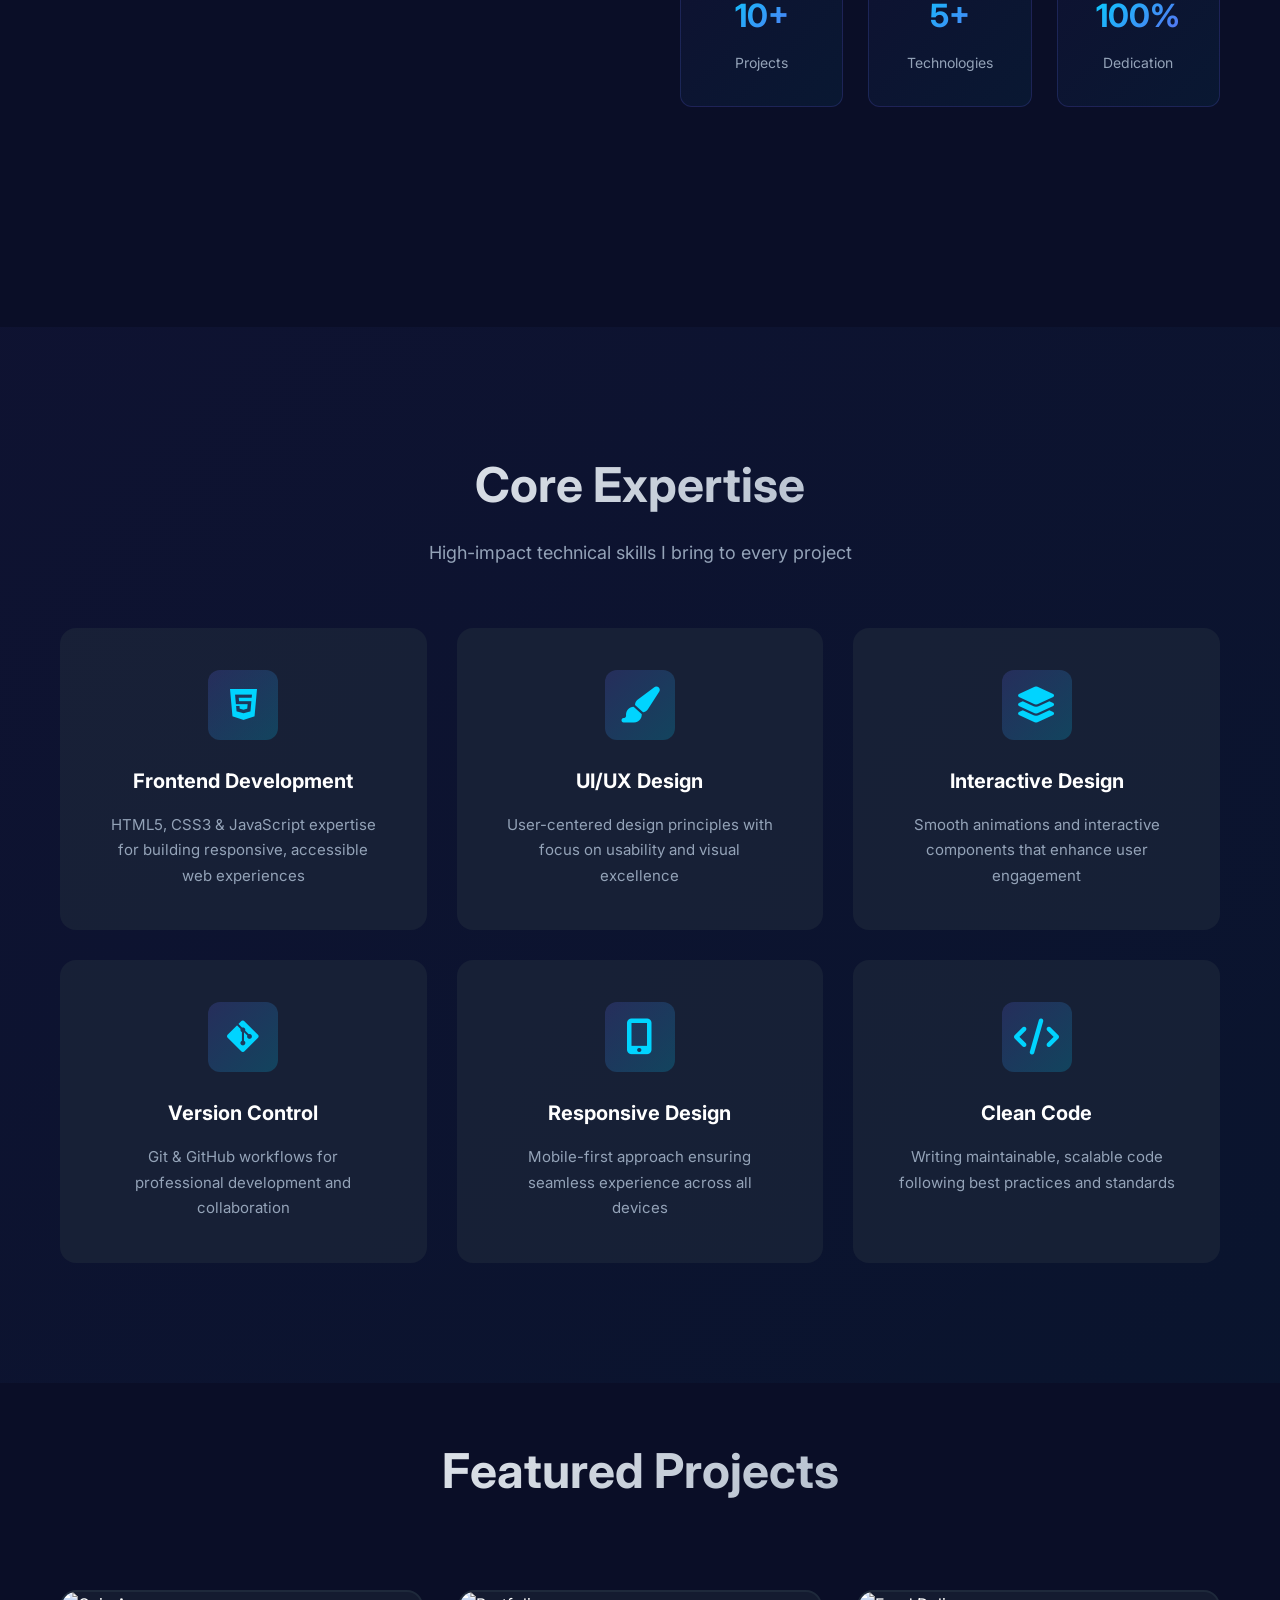
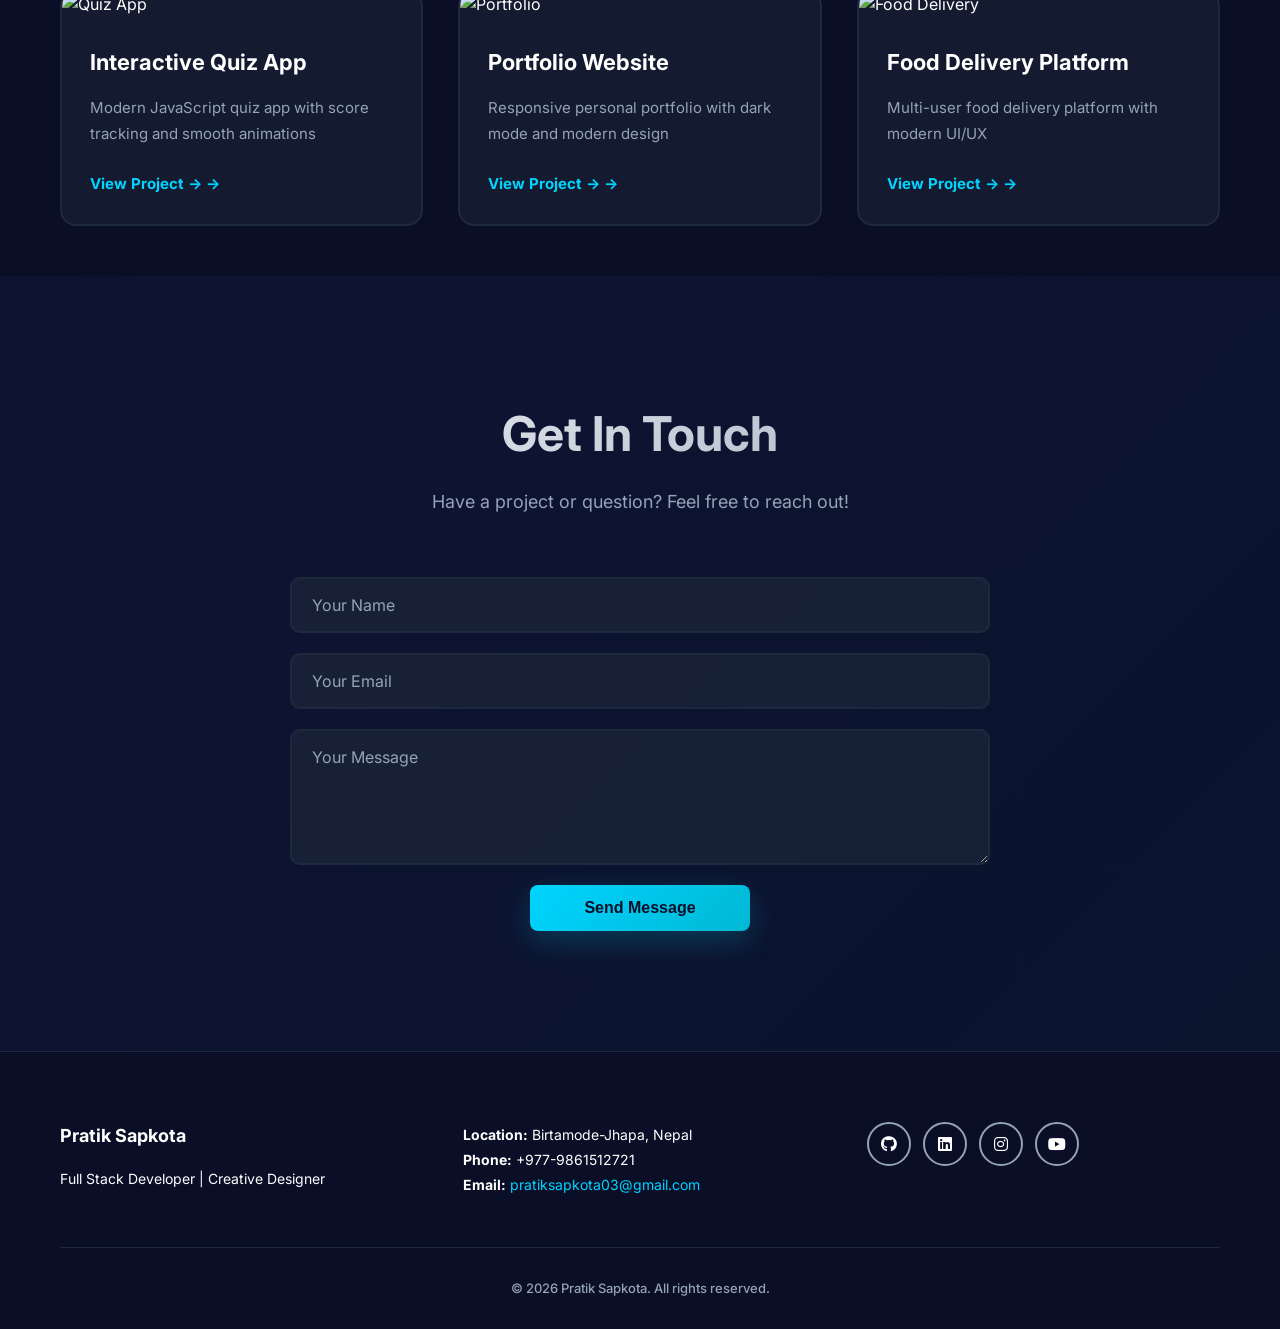
==== commit b96ae049: "small changes2" ====
--- a/index.html
+++ b/index.html
@@ -51,7 +51,7 @@
                 </div>
             </div>
             <div class="hero-image">
-                <img src="assets/Profile.jpeg" alt="Pratik Sapkota" />
+                <img src="assets/profile.jpeg" alt="Pratik Sapkota" />
             </div>
         </div>
     </section>
@@ -61,7 +61,7 @@
             <h2 class="section-heading">About Me</h2>
             <div class="about-content">
                 <div class="about-image">
-                    <img src="assets/Profile.jpeg" alt="Pratik" class="main-img default-img" />
+                    <img src="assets/profile.jpeg" alt="Pratik" class="main-img default-img" />
                     <img src="assets/mirror.jpeg" alt="Pratik Hover" class="main-img hover-img" />
                 </div>
 
